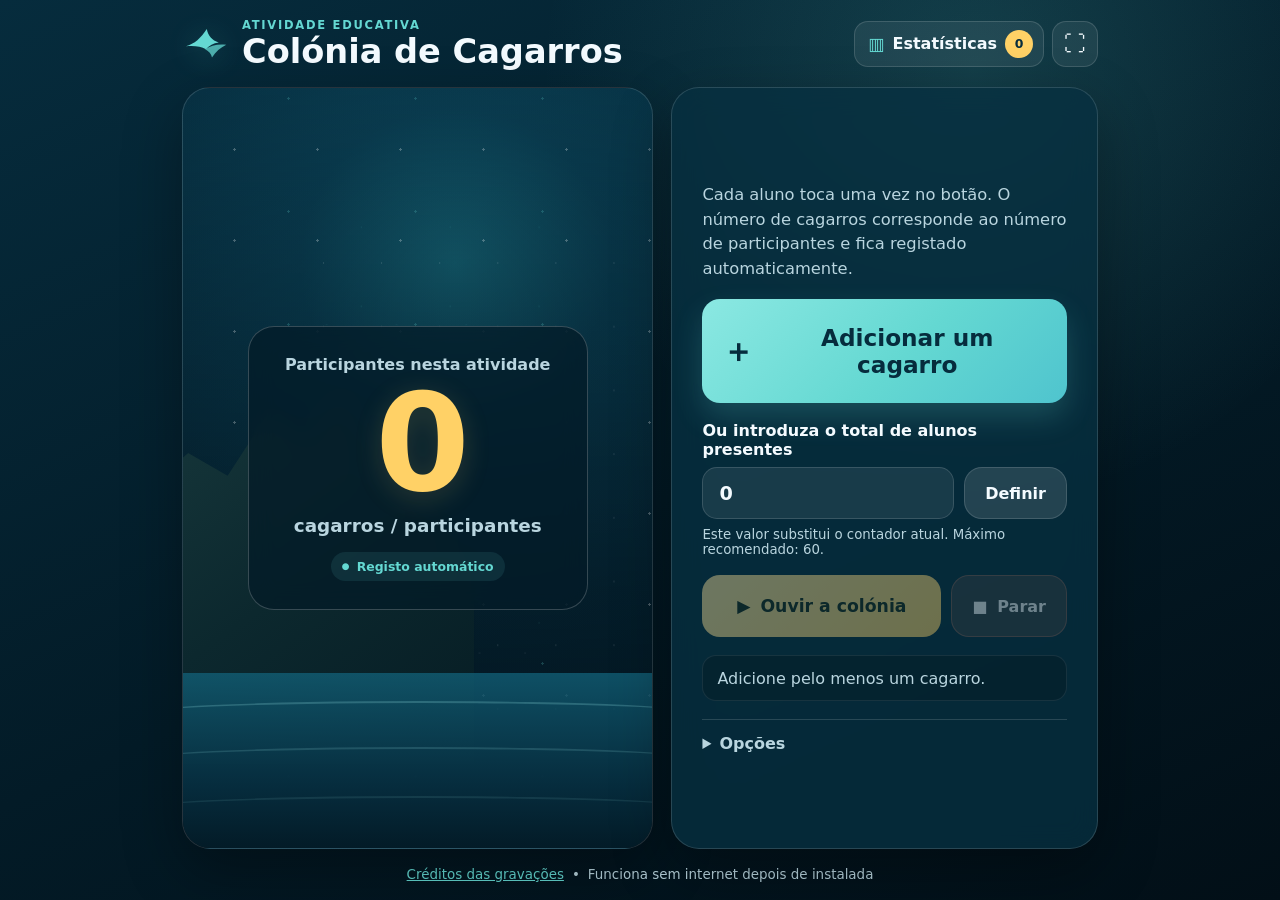
==== index.html @ 4dcba63c "Add files via upload" ====
<!doctype html>
<html lang="pt-PT">
<head>
  <meta charset="utf-8">
  <meta name="viewport" content="width=device-width, initial-scale=1, viewport-fit=cover">
  <meta name="theme-color" content="#062c3d">
  <meta name="description" content="Simulador educativo de uma colónia de cagarros para atividades com alunos.">
  <title>Colónia de Cagarros</title>
  <link rel="manifest" href="manifest.webmanifest">
  <link rel="icon" href="assets/icons/icon-192.png" sizes="192x192">
  <link rel="apple-touch-icon" href="assets/icons/icon-192.png">
  <link rel="stylesheet" href="styles.css">
</head>
<body>
  <div class="app-shell">
    <header class="topbar">
      <div class="brand">
        <svg class="brand-mark" viewBox="0 0 64 64" aria-hidden="true">
          <path d="M5 35c12-3 20-11 28-23 2 9 7 15 16 18-7 1-13 4-17 9-7-4-16-5-27-4Z" fill="currentColor"/>
          <path d="M31 39c7-5 16-7 28-6-8 4-14 9-19 17-1-5-4-8-9-11Z" fill="currentColor" opacity=".75"/>
        </svg>
        <div>
          <p class="eyebrow">Atividade educativa</p>
          <h1>Colónia de Cagarros</h1>
        </div>
      </div>
      <div class="header-actions">
        <button id="statsButton" class="stats-button" type="button" aria-label="Abrir estatísticas">
          <span aria-hidden="true">▥</span>
          <span class="stats-label">Estatísticas</span>
          <output id="statsTotalBadge" class="stats-badge" aria-label="Total acumulado de participantes">0</output>
        </button>
        <button id="installButton" class="icon-button hidden" type="button" aria-label="Instalar aplicação" title="Instalar aplicação">
          <span aria-hidden="true">↓</span>
        </button>
        <button id="fullscreenButton" class="icon-button" type="button" aria-label="Ecrã inteiro" title="Ecrã inteiro">
          <span aria-hidden="true">⛶</span>
        </button>
      </div>
    </header>

    <main>
      <section class="colony-stage" aria-labelledby="counterLabel">
        <div class="stars" aria-hidden="true"></div>
        <div id="birdLayer" class="bird-layer" aria-hidden="true"></div>
        <div class="cliff" aria-hidden="true"></div>
        <div class="sea" aria-hidden="true">
          <span></span><span></span><span></span>
        </div>

        <div class="counter-card">
          <p id="counterLabel">Participantes nesta atividade</p>
          <output id="countOutput" class="count" aria-live="polite">0</output>
          <p id="countWord" class="count-word">cagarros / participantes</p>
          <p class="auto-save-note"><span aria-hidden="true">●</span> Registo automático</p>
        </div>
      </section>

      <section class="interaction-card" aria-label="Controlos da atividade">
        <p class="instruction">Cada aluno toca uma vez no botão. O número de cagarros corresponde ao número de participantes e fica registado automaticamente.</p>

        <button id="addBirdButton" class="add-button" type="button">
          <span class="add-icon" aria-hidden="true">＋</span>
          <span>Adicionar um cagarro</span>
        </button>

        <div class="manual-control">
          <label for="manualCount">Ou introduza o total de alunos presentes</label>
          <div class="manual-row">
            <input id="manualCount" type="number" inputmode="numeric" min="0" max="60" value="0" aria-describedby="manualHelp">
            <button id="setCountButton" class="secondary-button" type="button">Definir</button>
          </div>
          <small id="manualHelp">Este valor substitui o contador atual. Máximo recomendado: 60.</small>
        </div>

        <div class="play-controls">
          <button id="playButton" class="play-button" type="button">
            <span aria-hidden="true">▶</span>
            <span>Ouvir a colónia</span>
          </button>
          <button id="stopButton" class="stop-button" type="button" disabled>
            <span aria-hidden="true">■</span>
            <span>Parar</span>
          </button>
        </div>

        <div id="status" class="status" role="status" aria-live="polite">Adicione pelo menos um cagarro.</div>

        <details class="settings">
          <summary>Opções</summary>
          <div class="setting-row">
            <label for="volumeControl">Volume</label>
            <input id="volumeControl" type="range" min="0" max="100" value="78">
            <output id="volumeOutput" for="volumeControl">78%</output>
          </div>
          <button id="resetButton" class="new-activity-button" type="button">Nova atividade e reiniciar contador</button>
          <small class="settings-note">A atividade atual já fica guardada nas estatísticas.</small>
        </details>
      </section>
    </main>

    <footer>
      <button id="creditsButton" class="footer-link" type="button">Créditos das gravações</button>
      <span>•</span>
      <span>Funciona sem internet depois de instalada</span>
    </footer>
  </div>

  <dialog id="statsDialog" class="app-dialog stats-dialog">
    <div class="dialog-content stats-content">
      <button id="closeStatsButton" class="dialog-close" type="button" aria-label="Fechar">×</button>
      <p class="eyebrow">Registo automático</p>
      <h2>Estatísticas das atividades</h2>
      <p class="dialog-intro">Cada atividade é atualizada à medida que o botão é acionado ou o total é definido manualmente.</p>

      <div class="stats-filters" aria-label="Filtros das estatísticas">
        <label for="statsMonth">
          <span>Mês</span>
          <select id="statsMonth">
            <option value="">Todos os meses</option>
            <option value="1">Janeiro</option>
            <option value="2">Fevereiro</option>
            <option value="3">Março</option>
            <option value="4">Abril</option>
            <option value="5">Maio</option>
            <option value="6">Junho</option>
            <option value="7">Julho</option>
            <option value="8">Agosto</option>
            <option value="9">Setembro</option>
            <option value="10">Outubro</option>
            <option value="11">Novembro</option>
            <option value="12">Dezembro</option>
          </select>
        </label>
        <label for="statsYear">
          <span>Ano</span>
          <select id="statsYear">
            <option value="">Todos os anos</option>
          </select>
        </label>
      </div>

      <div class="stats-summary">
        <article class="stat-card stat-card-primary">
          <span>Participantes</span>
          <output id="filteredParticipants">0</output>
        </article>
        <article class="stat-card">
          <span>Atividades</span>
          <output id="filteredActivities">0</output>
        </article>
        <article class="stat-card">
          <span>Média por atividade</span>
          <output id="filteredAverage">0</output>
        </article>
      </div>

      <div class="activity-history-header">
        <h3>Histórico</h3>
        <span id="activeSessionLegend" class="active-legend hidden"><i></i> Em curso</span>
      </div>
      <div id="statsEmpty" class="stats-empty">Ainda não existem atividades neste período.</div>
      <ol id="activityList" class="activity-list" aria-label="Lista de atividades"></ol>
      <p class="storage-note">Os dados ficam guardados apenas neste tablet e continuam disponíveis sem internet.</p>
    </div>
  </dialog>

  <dialog id="creditsDialog" class="app-dialog">
    <div class="dialog-content">
      <button id="closeCreditsButton" class="dialog-close" type="button" aria-label="Fechar">×</button>
      <h2>Créditos das gravações</h2>
      <p>Vocalizações de <em>Calonectris borealis</em> disponibilizadas através do Xeno-canto.</p>
      <ul>
        <li>XC1007862, Pere Josa</li>
        <li>XC1007989 e XC1007990, Lionel Triboulin</li>
        <li>XC1015526 e XC1015528, Rubén Barone</li>
      </ul>
      <p class="dialog-note">Antes de uma divulgação pública, confirme na página de cada gravação a licença aplicável e mantenha a atribuição indicada.</p>
      <a href="CREDITS.md" target="_blank" rel="noopener">Ver informação completa</a>
    </div>
  </dialog>

  <script src="app.js" defer></script>
</body>
</html>
---- styles.css ----
:root {
  color-scheme: dark;
  --ink: #f4fbff;
  --muted: #b9d5df;
  --ocean-950: #031b27;
  --ocean-900: #062c3d;
  --ocean-800: #0a4054;
  --ocean-700: #12627a;
  --aqua: #64d8d2;
  --sun: #ffd166;
  --coral: #ff8f70;
  --glass: rgba(7, 48, 64, .78);
  --line: rgba(255, 255, 255, .14);
  --shadow: 0 22px 60px rgba(0, 0, 0, .32);
}

* { box-sizing: border-box; }

html {
  min-height: 100%;
  background: var(--ocean-950);
}

body {
  margin: 0;
  min-height: 100vh;
  min-height: 100dvh;
  color: var(--ink);
  font-family: Inter, ui-rounded, "Segoe UI", system-ui, -apple-system, BlinkMacSystemFont, sans-serif;
  background:
    radial-gradient(circle at 76% 8%, rgba(100, 216, 210, .16), transparent 27rem),
    linear-gradient(155deg, #062c3d 0%, #031b27 54%, #020f17 100%);
  overflow-x: hidden;
  -webkit-tap-highlight-color: transparent;
}

button, input { font: inherit; }
button { touch-action: manipulation; }

.app-shell {
  width: min(100%, 980px);
  min-height: 100vh;
  min-height: 100dvh;
  margin: 0 auto;
  padding: max(18px, env(safe-area-inset-top)) clamp(16px, 3vw, 32px) max(18px, env(safe-area-inset-bottom));
  display: flex;
  flex-direction: column;
  gap: 18px;
}

.topbar {
  display: flex;
  justify-content: space-between;
  align-items: center;
  gap: 16px;
}

.brand { display: flex; align-items: center; gap: 12px; }
.brand-mark { width: 48px; height: 48px; color: var(--aqua); filter: drop-shadow(0 4px 14px rgba(100, 216, 210, .24)); }
.eyebrow { margin: 0 0 2px; color: var(--aqua); text-transform: uppercase; letter-spacing: .15em; font-size: .72rem; font-weight: 800; }
h1 { margin: 0; font-size: clamp(1.45rem, 4vw, 2.1rem); line-height: 1.05; }

.header-actions { display: flex; align-items: center; gap: 8px; }
.icon-button {
  width: 46px;
  height: 46px;
  border: 1px solid var(--line);
  border-radius: 14px;
  color: var(--ink);
  background: rgba(255, 255, 255, .07);
  font-size: 1.35rem;
  cursor: pointer;
}
.icon-button:active { transform: scale(.96); }
.hidden { display: none !important; }

main {
  display: grid;
  grid-template-columns: minmax(0, 1.05fr) minmax(320px, .95fr);
  gap: 18px;
  flex: 1;
  align-items: stretch;
}

.colony-stage,
.interaction-card {
  border: 1px solid var(--line);
  border-radius: 28px;
  box-shadow: var(--shadow);
  overflow: hidden;
}

.colony-stage {
  position: relative;
  min-height: 520px;
  display: grid;
  place-items: center;
  isolation: isolate;
  background:
    linear-gradient(to bottom, rgba(6, 38, 55, .2), rgba(2, 16, 25, .82)),
    radial-gradient(circle at 58% 23%, #176a7b 0, #0a4054 24%, #062c3d 62%, #031b27 100%);
}

.stars,
.stars::before,
.stars::after {
  position: absolute;
  inset: 0;
  content: "";
  background-image:
    radial-gradient(circle, rgba(255,255,255,.8) 0 1px, transparent 1.4px),
    radial-gradient(circle, rgba(100,216,210,.65) 0 1px, transparent 1.4px);
  background-size: 83px 91px, 127px 113px;
  background-position: 10px 16px, 42px 67px;
  opacity: .32;
  z-index: -4;
}
.stars::before { transform: translate(34px, 18px) scale(.7); opacity: .45; }
.stars::after { transform: translate(-20px, 60px) scale(.55); opacity: .3; }

.cliff {
  position: absolute;
  left: -8%;
  bottom: 11%;
  width: 70%;
  height: 50%;
  background: linear-gradient(145deg, #17383c 0%, #0c282e 50%, #061c23 100%);
  clip-path: polygon(0 28%, 13% 18%, 25% 24%, 37% 8%, 49% 16%, 60% 3%, 72% 31%, 83% 29%, 100% 48%, 100% 100%, 0 100%);
  z-index: -2;
  filter: drop-shadow(22px 12px 24px rgba(0,0,0,.28));
}

.sea {
  position: absolute;
  left: 0;
  right: 0;
  bottom: 0;
  height: 23%;
  background: linear-gradient(to bottom, rgba(18, 98, 122, .75), #062c3d 65%, #031b27);
  z-index: -1;
}
.sea span {
  position: absolute;
  left: -12%;
  width: 125%;
  height: 28px;
  border-top: 2px solid rgba(160, 238, 235, .22);
  border-radius: 50%;
  animation: drift 7s ease-in-out infinite alternate;
}
.sea span:nth-child(1) { top: 16%; }
.sea span:nth-child(2) { top: 42%; animation-delay: -2s; opacity: .7; }
.sea span:nth-child(3) { top: 70%; animation-delay: -4s; opacity: .45; }
@keyframes drift { to { transform: translateX(7%); } }

.counter-card {
  position: relative;
  z-index: 2;
  width: min(78%, 340px);
  padding: 28px 22px;
  text-align: center;
  border: 1px solid rgba(255,255,255,.2);
  border-radius: 26px;
  background: rgba(3, 27, 39, .72);
  backdrop-filter: blur(12px);
}
.counter-card p { margin: 0; color: var(--muted); font-weight: 650; }
.count {
  display: block;
  margin: 8px 0 0;
  font-size: clamp(5rem, 16vw, 8.5rem);
  line-height: .9;
  font-weight: 900;
  letter-spacing: -.07em;
  color: var(--sun);
  text-shadow: 0 6px 28px rgba(255, 209, 102, .17);
}
.count-word { margin-top: 10px !important; font-size: 1.15rem; }
.count.bump { animation: bump .26s ease; }
@keyframes bump { 50% { transform: scale(1.09) rotate(-1deg); } }

.bird-layer { position: absolute; inset: 0; pointer-events: none; z-index: 1; overflow: hidden; }
.flying-bird {
  position: absolute;
  width: 34px;
  height: 16px;
  color: rgba(244,251,255,.9);
  animation: fly 1.45s ease-out forwards;
  filter: drop-shadow(0 3px 8px rgba(0,0,0,.25));
}
.flying-bird::before,
.flying-bird::after {
  content: "";
  position: absolute;
  top: 6px;
  width: 18px;
  height: 7px;
  border-top: 3px solid currentColor;
  border-radius: 50%;
}
.flying-bird::before { left: 0; transform: rotate(12deg); }
.flying-bird::after { right: 0; transform: rotate(-12deg); }
@keyframes fly {
  0% { transform: translate(-20px, 35px) scale(.65); opacity: 0; }
  20% { opacity: 1; }
  100% { transform: translate(160px, -80px) scale(1.15); opacity: 0; }
}

.interaction-card {
  padding: clamp(20px, 4vw, 30px);
  background: var(--glass);
  backdrop-filter: blur(14px);
  display: flex;
  flex-direction: column;
  justify-content: center;
  gap: 18px;
}

.instruction { margin: 0; color: var(--muted); line-height: 1.5; font-size: 1.02rem; }

.add-button,
.play-button,
.stop-button,
.secondary-button {
  border: 0;
  border-radius: 18px;
  font-weight: 850;
  cursor: pointer;
  transition: transform .12s ease, filter .12s ease, opacity .12s ease;
}
.add-button:active,
.play-button:active,
.stop-button:active,
.secondary-button:active { transform: scale(.975); }
button:disabled { cursor: not-allowed; opacity: .42; }

.add-button {
  min-height: 104px;
  padding: 20px;
  display: flex;
  align-items: center;
  justify-content: center;
  gap: 13px;
  color: #062c3d;
  background: linear-gradient(135deg, #8be8e2, #64d8d2 55%, #4fc4ce);
  box-shadow: 0 14px 30px rgba(100,216,210,.2);
  font-size: clamp(1.15rem, 3vw, 1.45rem);
}
.add-icon { font-size: 2rem; line-height: 1; }
.add-button.flash { animation: buttonFlash .32s ease; }
@keyframes buttonFlash { 50% { filter: brightness(1.18); transform: scale(.985); } }

.manual-control { display: grid; gap: 8px; }
.manual-control label { font-weight: 750; }
.manual-row { display: grid; grid-template-columns: 1fr auto; gap: 10px; }
.manual-row input {
  min-width: 0;
  height: 52px;
  padding: 0 16px;
  color: var(--ink);
  background: rgba(255,255,255,.08);
  border: 1px solid var(--line);
  border-radius: 15px;
  font-size: 1.2rem;
  font-weight: 800;
}
.manual-control small { color: var(--muted); }
.secondary-button { padding: 0 20px; color: var(--ink); background: rgba(255,255,255,.12); border: 1px solid var(--line); }

.play-controls { display: grid; grid-template-columns: 1fr auto; gap: 10px; }
.play-button,
.stop-button { min-height: 62px; padding: 14px 20px; display: flex; align-items: center; justify-content: center; gap: 10px; }
.play-button { color: #182617; background: linear-gradient(135deg, #ffe29a, #ffd166); font-size: 1.08rem; }
.stop-button { color: #fff; background: rgba(255,143,112,.18); border: 1px solid rgba(255,143,112,.34); }

.status {
  min-height: 46px;
  padding: 12px 14px;
  display: flex;
  align-items: center;
  border-radius: 14px;
  color: var(--muted);
  background: rgba(0,0,0,.16);
  border: 1px solid rgba(255,255,255,.08);
}
.status.active { color: #071f26; background: var(--aqua); font-weight: 850; }
.status.error { color: #fff; background: rgba(183, 53, 49, .72); }

.settings { border-top: 1px solid var(--line); padding-top: 14px; }
.settings summary { cursor: pointer; color: var(--muted); font-weight: 750; }
.setting-row { margin-top: 15px; display: grid; grid-template-columns: auto 1fr 48px; align-items: center; gap: 10px; }
.setting-row input { width: 100%; accent-color: var(--aqua); }
.setting-row output { text-align: right; color: var(--muted); }
.text-button { margin-top: 16px; padding: 0; border: 0; color: var(--coral); background: transparent; font-weight: 750; cursor: pointer; }

footer { display: flex; justify-content: center; flex-wrap: wrap; align-items: center; gap: 8px; color: var(--muted); font-size: .84rem; text-align: center; }
.footer-link { padding: 0; color: var(--aqua); border: 0; background: transparent; text-decoration: underline; cursor: pointer; }

.app-dialog {
  width: min(calc(100% - 32px), 560px);
  max-height: min(88vh, 820px);
  padding: 0;
  border: 1px solid var(--line);
  border-radius: 24px;
  color: var(--ink);
  background: #073244;
  box-shadow: var(--shadow);
  overflow: auto;
}
.app-dialog::backdrop { background: rgba(0, 10, 16, .74); backdrop-filter: blur(5px); }
.dialog-content { position: relative; padding: 28px; }
.dialog-content h2 { margin: 0 42px 12px 0; }
.dialog-content p, .dialog-content li { color: var(--muted); line-height: 1.55; }
.dialog-content a { color: var(--aqua); }
.dialog-close { position: absolute; top: 16px; right: 16px; width: 38px; height: 38px; border: 1px solid var(--line); border-radius: 12px; color: var(--ink); background: rgba(255,255,255,.08); font-size: 1.5rem; cursor: pointer; }
.dialog-note { font-size: .9rem; }

:focus-visible { outline: 3px solid var(--sun); outline-offset: 3px; }

@media (max-width: 900px) {
  main { grid-template-columns: 1fr; }
  .colony-stage { min-height: 330px; }
  .counter-card { padding: 20px; }
  .count { font-size: clamp(4.8rem, 24vw, 7rem); }
  .interaction-card { padding: 20px; }
  .add-button { min-height: 90px; }
}

@media (max-width: 420px) {
  .brand-mark { width: 40px; height: 40px; }
  h1 { font-size: 1.35rem; }
  .eyebrow { font-size: .65rem; }
  .icon-button { width: 42px; height: 42px; }
  .play-controls { grid-template-columns: 1fr; }
  .stop-button { min-height: 50px; }
}

@media (prefers-reduced-motion: reduce) {
  *, *::before, *::after { animation-duration: .001ms !important; animation-iteration-count: 1 !important; scroll-behavior: auto !important; }
}

.stats-button {
  min-height: 46px;
  padding: 0 10px 0 13px;
  display: inline-flex;
  align-items: center;
  gap: 8px;
  border: 1px solid var(--line);
  border-radius: 14px;
  color: var(--ink);
  background: rgba(255, 255, 255, .07);
  font-weight: 800;
  cursor: pointer;
}
.stats-button:active { transform: scale(.97); }
.stats-button > span:first-child { color: var(--aqua); font-size: 1.1rem; }
.stats-badge {
  min-width: 28px;
  height: 28px;
  padding: 0 7px;
  display: inline-grid;
  place-items: center;
  border-radius: 999px;
  color: #062c3d;
  background: var(--sun);
  font-size: .78rem;
  font-weight: 900;
}

.auto-save-note {
  width: max-content;
  max-width: 100%;
  margin: 16px auto 0 !important;
  padding: 7px 11px;
  display: flex;
  align-items: center;
  gap: 7px;
  border-radius: 999px;
  color: var(--aqua) !important;
  background: rgba(100, 216, 210, .1);
  font-size: .78rem;
  font-weight: 850 !important;
}
.auto-save-note span { font-size: .56rem; }

.new-activity-button {
  width: 100%;
  min-height: 50px;
  margin-top: 16px;
  padding: 11px 15px;
  border: 1px solid rgba(255, 143, 112, .38);
  border-radius: 15px;
  color: #fff;
  background: rgba(255, 143, 112, .14);
  font-weight: 800;
  cursor: pointer;
}
.new-activity-button:active { transform: scale(.98); }
.settings-note { display: block; margin-top: 8px; color: var(--muted); }

.stats-dialog { width: min(calc(100% - 28px), 780px); }
.stats-content { padding: clamp(22px, 4vw, 34px); }
.stats-content h2 { margin: 2px 48px 8px 0; font-size: clamp(1.55rem, 4vw, 2.15rem); }
.dialog-intro { margin: 0 44px 22px 0; color: var(--muted); line-height: 1.5; }

.stats-filters {
  display: grid;
  grid-template-columns: 1fr 1fr;
  gap: 12px;
  margin-bottom: 16px;
}
.stats-filters label { display: grid; gap: 7px; color: var(--muted); font-size: .83rem; font-weight: 800; }
.stats-filters select {
  width: 100%;
  min-height: 48px;
  padding: 0 42px 0 14px;
  border: 1px solid var(--line);
  border-radius: 14px;
  color: var(--ink);
  background: #0b4356;
  font-weight: 750;
}

.stats-summary {
  display: grid;
  grid-template-columns: 1.2fr 1fr 1fr;
  gap: 10px;
  margin-bottom: 24px;
}
.stat-card {
  min-width: 0;
  padding: 15px;
  display: grid;
  gap: 6px;
  border: 1px solid var(--line);
  border-radius: 17px;
  background: rgba(255, 255, 255, .055);
}
.stat-card-primary { background: rgba(100, 216, 210, .13); border-color: rgba(100, 216, 210, .25); }
.stat-card span { color: var(--muted); font-size: .78rem; font-weight: 750; }
.stat-card output { color: var(--ink); font-size: clamp(1.8rem, 5vw, 2.55rem); line-height: 1; font-weight: 900; }
.stat-card-primary output { color: var(--sun); }

.activity-history-header { display: flex; justify-content: space-between; align-items: center; gap: 12px; margin-bottom: 10px; }
.activity-history-header h3 { margin: 0; font-size: 1rem; }
.active-legend { display: inline-flex; align-items: center; gap: 6px; color: var(--aqua); font-size: .78rem; font-weight: 800; }
.active-legend i { width: 8px; height: 8px; border-radius: 50%; background: var(--aqua); box-shadow: 0 0 0 4px rgba(100,216,210,.11); }
.stats-empty { padding: 22px 14px; border: 1px dashed var(--line); border-radius: 15px; color: var(--muted); text-align: center; }
.activity-list { margin: 0; padding: 0; display: grid; gap: 9px; list-style: none; }
.activity-item {
  padding: 13px 14px;
  display: flex;
  justify-content: space-between;
  align-items: center;
  gap: 14px;
  border: 1px solid rgba(255,255,255,.09);
  border-radius: 15px;
  background: rgba(0,0,0,.13);
}
.activity-item.is-active { border-color: rgba(100,216,210,.35); background: rgba(100,216,210,.08); }
.activity-date { min-width: 0; display: grid; gap: 4px; }
.activity-date strong { font-size: .92rem; }
.activity-date span { color: var(--aqua); font-size: .74rem; font-weight: 800; }
.activity-participants { flex: 0 0 auto; color: var(--sun); font-weight: 900; }
.storage-note { margin: 18px 0 0; color: var(--muted); font-size: .78rem; line-height: 1.45; text-align: center; }

@media (max-width: 650px) {
  .stats-label { display: none; }
  .stats-summary { grid-template-columns: 1fr 1fr; }
  .stat-card-primary { grid-column: 1 / -1; }
}

@media (max-width: 430px) {
  .stats-filters { grid-template-columns: 1fr; }
  .activity-item { align-items: flex-start; flex-direction: column; gap: 8px; }
}
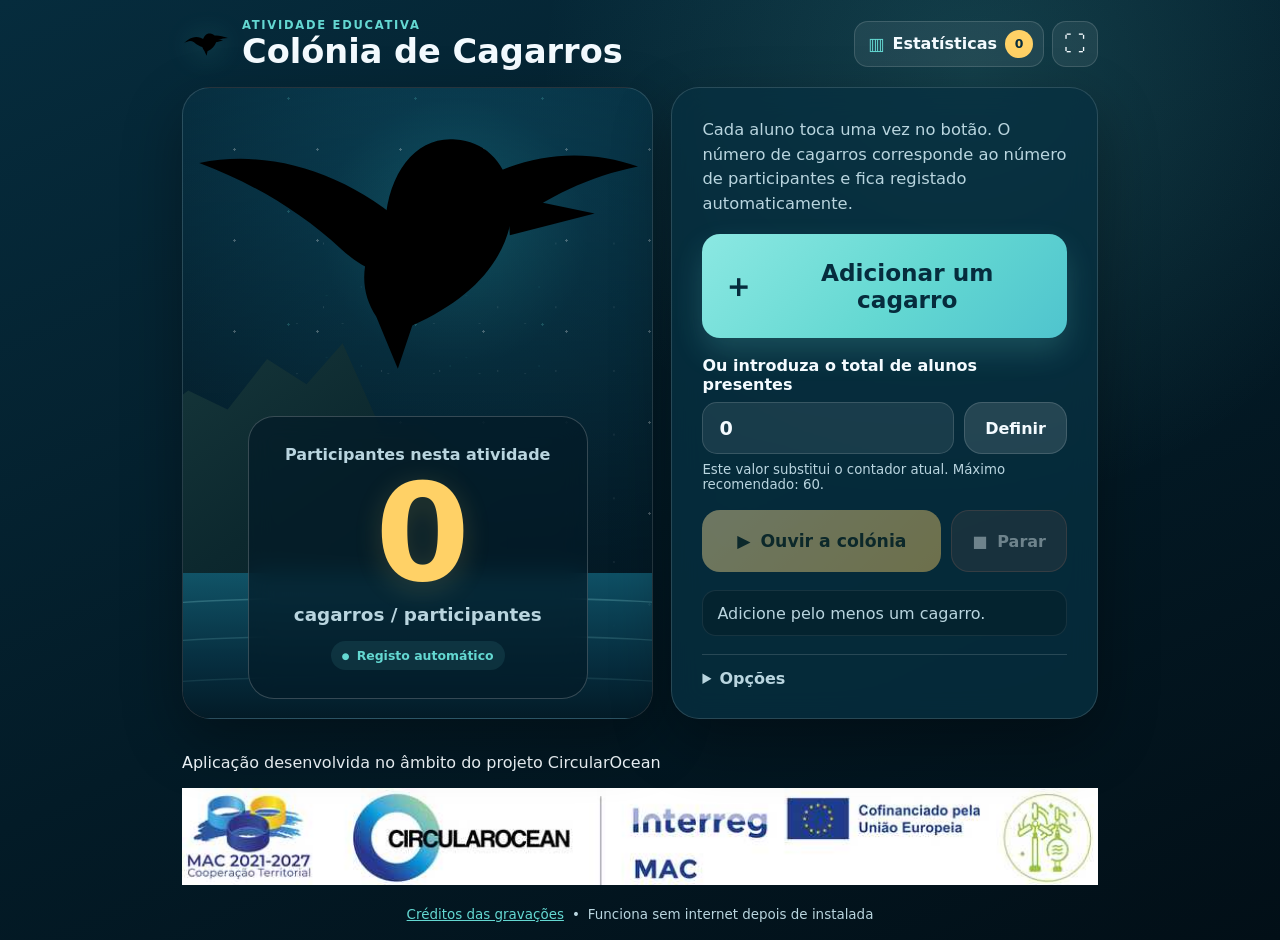
==== commit 10abe54d: "Atualizar interface com logótipos e cagarro estilizado" ====
--- a/index.html
+++ b/index.html
@@ -15,9 +15,11 @@
   <div class="app-shell">
     <header class="topbar">
       <div class="brand">
-        <svg class="brand-mark" viewBox="0 0 64 64" aria-hidden="true">
-          <path d="M5 35c12-3 20-11 28-23 2 9 7 15 16 18-7 1-13 4-17 9-7-4-16-5-27-4Z" fill="currentColor"/>
-          <path d="M31 39c7-5 16-7 28-6-8 4-14 9-19 17-1-5-4-8-9-11Z" fill="currentColor" opacity=".75"/>
+        <svg class="brand-mark" viewBox="0 0 160 96" aria-hidden="true">
+          <path class="brand-wing" d="M7 45C29 22 53 18 76 35c17-18 43-20 77-7-23 1-43 8-59 23-7 7-15 10-24 8-11-3-21-9-30-17C28 34 17 39 7 45Z"/>
+          <path class="brand-body" d="M69 37c4-18 15-27 29-23 9 2 15 9 16 18l18 3-18 6c-4 13-14 23-29 31l-3 15-8-17c-7-9-9-20-5-33Z"/>
+          <circle class="brand-eye" cx="100" cy="27" r="2.8"/>
+          <path class="brand-beak" d="m113 31 24 5-24 6Z"/>
         </svg>
         <div>
           <p class="eyebrow">Atividade educativa</p>
@@ -43,6 +45,14 @@
       <section class="colony-stage" aria-labelledby="counterLabel">
         <div class="stars" aria-hidden="true"></div>
         <div id="birdLayer" class="bird-layer" aria-hidden="true"></div>
+        <svg class="hero-cagarro" viewBox="0 0 260 150" aria-hidden="true">
+          <path class="hero-wing hero-wing-left" d="M126 68C91 36 48 23 9 31c29 11 55 26 79 48 13 12 27 17 42 15Z"/>
+          <path class="hero-wing hero-wing-right" d="M128 68c37-37 81-50 124-35-35 7-64 24-91 49-12 11-24 15-37 12Z"/>
+          <path class="hero-body" d="M112 64c2-29 18-48 39-46 17 1 29 14 31 33l28 7-29 8c-6 24-25 42-54 55l-8 24-12-29c-10-15-9-34 5-52Z"/>
+          <circle class="hero-eye" cx="164" cy="42" r="4"/>
+          <path class="hero-beak" d="m180 49 48 10-47 12Z"/>
+          <path class="hero-belly" d="M122 75c13 10 28 13 46 8-7 17-20 28-39 36Z"/>
+        </svg>
         <div class="cliff" aria-hidden="true"></div>
         <div class="sea" aria-hidden="true">
           <span></span><span></span><span></span>
@@ -98,6 +108,13 @@
         </details>
       </section>
     </main>
+
+    <section class="project-branding" aria-label="Entidades e programas associados ao projeto">
+      <p>Aplicação desenvolvida no âmbito do projeto CircularOcean</p>
+      <div class="project-logo-panel">
+        <img src="assets/branding/barra-circular-ocean.svg" alt="Logótipos MAC 2021-2027, CircularOcean, Interreg MAC, União Europeia e entidades do projeto">
+      </div>
+    </section>
 
     <footer>
       <button id="creditsButton" class="footer-link" type="button">Créditos das gravações</button>
@@ -161,6 +178,10 @@
       </div>
       <div id="statsEmpty" class="stats-empty">Ainda não existem atividades neste período.</div>
       <ol id="activityList" class="activity-list" aria-label="Lista de atividades"></ol>
+      <div class="data-actions">
+        <button id="clearDataButton" class="danger-button" type="button">Limpar dados deste dispositivo</button>
+        <small>Apaga definitivamente o histórico, o total acumulado e a atividade em curso apenas neste equipamento.</small>
+      </div>
       <p class="storage-note">Os dados ficam guardados apenas neste tablet e continuam disponíveis sem internet.</p>
     </div>
   </dialog>
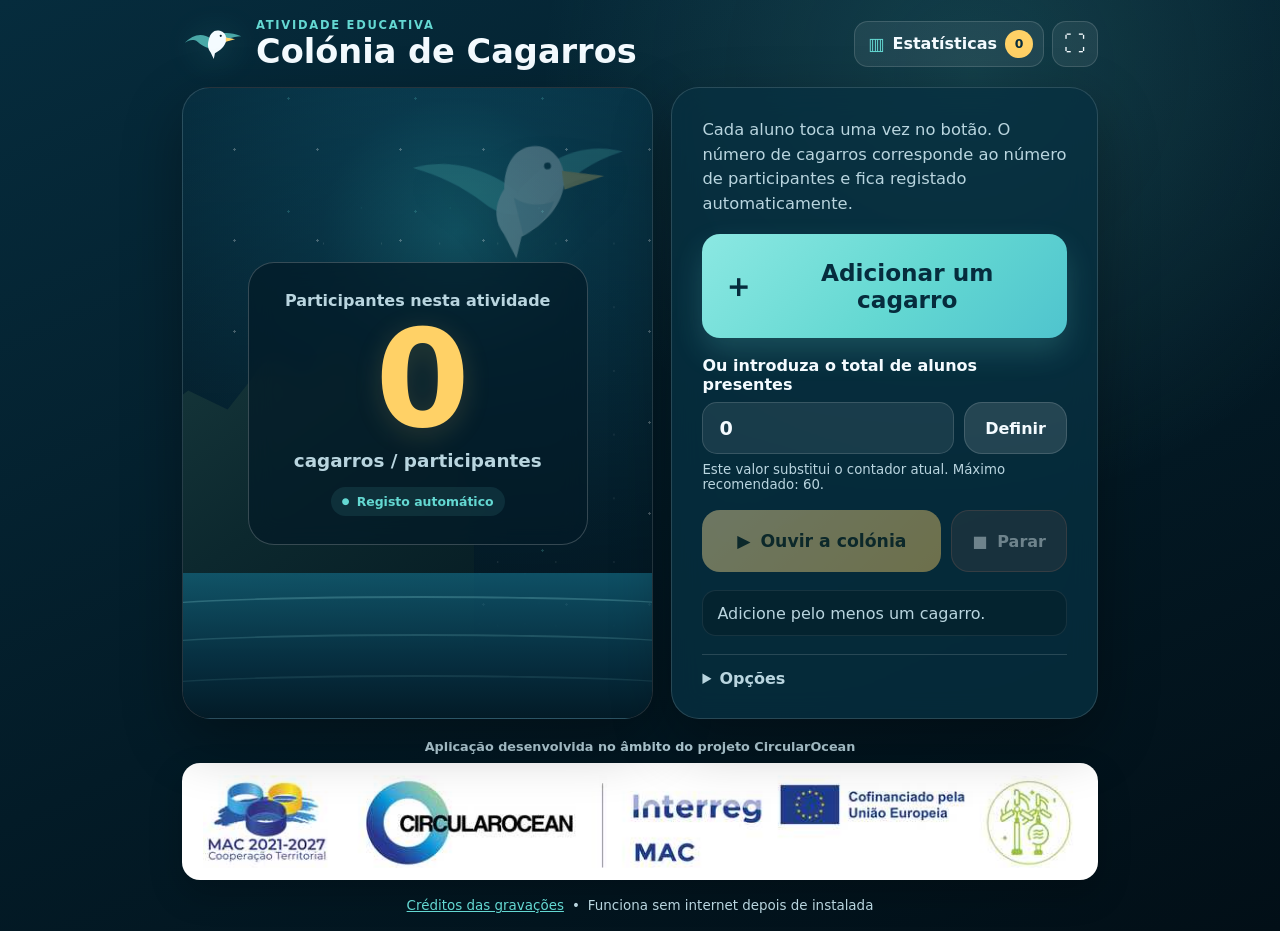
==== commit 74265ea1: "Ativar estilos e limpeza de dados" ====
--- a/index.html
+++ b/index.html
@@ -1,206 +1 @@
-<!doctype html>
-<html lang="pt-PT">
-<head>
-  <meta charset="utf-8">
-  <meta name="viewport" content="width=device-width, initial-scale=1, viewport-fit=cover">
-  <meta name="theme-color" content="#062c3d">
-  <meta name="description" content="Simulador educativo de uma colónia de cagarros para atividades com alunos.">
-  <title>Colónia de Cagarros</title>
-  <link rel="manifest" href="manifest.webmanifest">
-  <link rel="icon" href="assets/icons/icon-192.png" sizes="192x192">
-  <link rel="apple-touch-icon" href="assets/icons/icon-192.png">
-  <link rel="stylesheet" href="styles.css">
-</head>
-<body>
-  <div class="app-shell">
-    <header class="topbar">
-      <div class="brand">
-        <svg class="brand-mark" viewBox="0 0 160 96" aria-hidden="true">
-          <path class="brand-wing" d="M7 45C29 22 53 18 76 35c17-18 43-20 77-7-23 1-43 8-59 23-7 7-15 10-24 8-11-3-21-9-30-17C28 34 17 39 7 45Z"/>
-          <path class="brand-body" d="M69 37c4-18 15-27 29-23 9 2 15 9 16 18l18 3-18 6c-4 13-14 23-29 31l-3 15-8-17c-7-9-9-20-5-33Z"/>
-          <circle class="brand-eye" cx="100" cy="27" r="2.8"/>
-          <path class="brand-beak" d="m113 31 24 5-24 6Z"/>
-        </svg>
-        <div>
-          <p class="eyebrow">Atividade educativa</p>
-          <h1>Colónia de Cagarros</h1>
-        </div>
-      </div>
-      <div class="header-actions">
-        <button id="statsButton" class="stats-button" type="button" aria-label="Abrir estatísticas">
-          <span aria-hidden="true">▥</span>
-          <span class="stats-label">Estatísticas</span>
-          <output id="statsTotalBadge" class="stats-badge" aria-label="Total acumulado de participantes">0</output>
-        </button>
-        <button id="installButton" class="icon-button hidden" type="button" aria-label="Instalar aplicação" title="Instalar aplicação">
-          <span aria-hidden="true">↓</span>
-        </button>
-        <button id="fullscreenButton" class="icon-button" type="button" aria-label="Ecrã inteiro" title="Ecrã inteiro">
-          <span aria-hidden="true">⛶</span>
-        </button>
-      </div>
-    </header>
-
-    <main>
-      <section class="colony-stage" aria-labelledby="counterLabel">
-        <div class="stars" aria-hidden="true"></div>
-        <div id="birdLayer" class="bird-layer" aria-hidden="true"></div>
-        <svg class="hero-cagarro" viewBox="0 0 260 150" aria-hidden="true">
-          <path class="hero-wing hero-wing-left" d="M126 68C91 36 48 23 9 31c29 11 55 26 79 48 13 12 27 17 42 15Z"/>
-          <path class="hero-wing hero-wing-right" d="M128 68c37-37 81-50 124-35-35 7-64 24-91 49-12 11-24 15-37 12Z"/>
-          <path class="hero-body" d="M112 64c2-29 18-48 39-46 17 1 29 14 31 33l28 7-29 8c-6 24-25 42-54 55l-8 24-12-29c-10-15-9-34 5-52Z"/>
-          <circle class="hero-eye" cx="164" cy="42" r="4"/>
-          <path class="hero-beak" d="m180 49 48 10-47 12Z"/>
-          <path class="hero-belly" d="M122 75c13 10 28 13 46 8-7 17-20 28-39 36Z"/>
-        </svg>
-        <div class="cliff" aria-hidden="true"></div>
-        <div class="sea" aria-hidden="true">
-          <span></span><span></span><span></span>
-        </div>
-
-        <div class="counter-card">
-          <p id="counterLabel">Participantes nesta atividade</p>
-          <output id="countOutput" class="count" aria-live="polite">0</output>
-          <p id="countWord" class="count-word">cagarros / participantes</p>
-          <p class="auto-save-note"><span aria-hidden="true">●</span> Registo automático</p>
-        </div>
-      </section>
-
-      <section class="interaction-card" aria-label="Controlos da atividade">
-        <p class="instruction">Cada aluno toca uma vez no botão. O número de cagarros corresponde ao número de participantes e fica registado automaticamente.</p>
-
-        <button id="addBirdButton" class="add-button" type="button">
-          <span class="add-icon" aria-hidden="true">＋</span>
-          <span>Adicionar um cagarro</span>
-        </button>
-
-        <div class="manual-control">
-          <label for="manualCount">Ou introduza o total de alunos presentes</label>
-          <div class="manual-row">
-            <input id="manualCount" type="number" inputmode="numeric" min="0" max="60" value="0" aria-describedby="manualHelp">
-            <button id="setCountButton" class="secondary-button" type="button">Definir</button>
-          </div>
-          <small id="manualHelp">Este valor substitui o contador atual. Máximo recomendado: 60.</small>
-        </div>
-
-        <div class="play-controls">
-          <button id="playButton" class="play-button" type="button">
-            <span aria-hidden="true">▶</span>
-            <span>Ouvir a colónia</span>
-          </button>
-          <button id="stopButton" class="stop-button" type="button" disabled>
-            <span aria-hidden="true">■</span>
-            <span>Parar</span>
-          </button>
-        </div>
-
-        <div id="status" class="status" role="status" aria-live="polite">Adicione pelo menos um cagarro.</div>
-
-        <details class="settings">
-          <summary>Opções</summary>
-          <div class="setting-row">
-            <label for="volumeControl">Volume</label>
-            <input id="volumeControl" type="range" min="0" max="100" value="78">
-            <output id="volumeOutput" for="volumeControl">78%</output>
-          </div>
-          <button id="resetButton" class="new-activity-button" type="button">Nova atividade e reiniciar contador</button>
-          <small class="settings-note">A atividade atual já fica guardada nas estatísticas.</small>
-        </details>
-      </section>
-    </main>
-
-    <section class="project-branding" aria-label="Entidades e programas associados ao projeto">
-      <p>Aplicação desenvolvida no âmbito do projeto CircularOcean</p>
-      <div class="project-logo-panel">
-        <img src="assets/branding/barra-circular-ocean.svg" alt="Logótipos MAC 2021-2027, CircularOcean, Interreg MAC, União Europeia e entidades do projeto">
-      </div>
-    </section>
-
-    <footer>
-      <button id="creditsButton" class="footer-link" type="button">Créditos das gravações</button>
-      <span>•</span>
-      <span>Funciona sem internet depois de instalada</span>
-    </footer>
-  </div>
-
-  <dialog id="statsDialog" class="app-dialog stats-dialog">
-    <div class="dialog-content stats-content">
-      <button id="closeStatsButton" class="dialog-close" type="button" aria-label="Fechar">×</button>
-      <p class="eyebrow">Registo automático</p>
-      <h2>Estatísticas das atividades</h2>
-      <p class="dialog-intro">Cada atividade é atualizada à medida que o botão é acionado ou o total é definido manualmente.</p>
-
-      <div class="stats-filters" aria-label="Filtros das estatísticas">
-        <label for="statsMonth">
-          <span>Mês</span>
-          <select id="statsMonth">
-            <option value="">Todos os meses</option>
-            <option value="1">Janeiro</option>
-            <option value="2">Fevereiro</option>
-            <option value="3">Março</option>
-            <option value="4">Abril</option>
-            <option value="5">Maio</option>
-            <option value="6">Junho</option>
-            <option value="7">Julho</option>
-            <option value="8">Agosto</option>
-            <option value="9">Setembro</option>
-            <option value="10">Outubro</option>
-            <option value="11">Novembro</option>
-            <option value="12">Dezembro</option>
-          </select>
-        </label>
-        <label for="statsYear">
-          <span>Ano</span>
-          <select id="statsYear">
-            <option value="">Todos os anos</option>
-          </select>
-        </label>
-      </div>
-
-      <div class="stats-summary">
-        <article class="stat-card stat-card-primary">
-          <span>Participantes</span>
-          <output id="filteredParticipants">0</output>
-        </article>
-        <article class="stat-card">
-          <span>Atividades</span>
-          <output id="filteredActivities">0</output>
-        </article>
-        <article class="stat-card">
-          <span>Média por atividade</span>
-          <output id="filteredAverage">0</output>
-        </article>
-      </div>
-
-      <div class="activity-history-header">
-        <h3>Histórico</h3>
-        <span id="activeSessionLegend" class="active-legend hidden"><i></i> Em curso</span>
-      </div>
-      <div id="statsEmpty" class="stats-empty">Ainda não existem atividades neste período.</div>
-      <ol id="activityList" class="activity-list" aria-label="Lista de atividades"></ol>
-      <div class="data-actions">
-        <button id="clearDataButton" class="danger-button" type="button">Limpar dados deste dispositivo</button>
-        <small>Apaga definitivamente o histórico, o total acumulado e a atividade em curso apenas neste equipamento.</small>
-      </div>
-      <p class="storage-note">Os dados ficam guardados apenas neste tablet e continuam disponíveis sem internet.</p>
-    </div>
-  </dialog>
-
-  <dialog id="creditsDialog" class="app-dialog">
-    <div class="dialog-content">
-      <button id="closeCreditsButton" class="dialog-close" type="button" aria-label="Fechar">×</button>
-      <h2>Créditos das gravações</h2>
-      <p>Vocalizações de <em>Calonectris borealis</em> disponibilizadas através do Xeno-canto.</p>
-      <ul>
-        <li>XC1007862, Pere Josa</li>
-        <li>XC1007989 e XC1007990, Lionel Triboulin</li>
-        <li>XC1015526 e XC1015528, Rubén Barone</li>
-      </ul>
-      <p class="dialog-note">Antes de uma divulgação pública, confirme na página de cada gravação a licença aplicável e mantenha a atribuição indicada.</p>
-      <a href="CREDITS.md" target="_blank" rel="noopener">Ver informação completa</a>
-    </div>
-  </dialog>
-
-  <script src="app.js" defer></script>
-</body>
-</html>
+<!doctype html><html lang="pt-PT"><head><meta charset="utf-8"><meta name="viewport" content="width=device-width, initial-scale=1, viewport-fit=cover"><meta name="theme-color" content="#062c3d"><meta name="description" content="Simulador educativo de uma colónia de cagarros para atividades com alunos."><title>Colónia de Cagarros</title><link rel="manifest" href="manifest.webmanifest"><link rel="icon" href="assets/icons/icon-192.png" sizes="192x192"><link rel="apple-touch-icon" href="assets/icons/icon-192.png"><link rel="stylesheet" href="styles.css"><link rel="stylesheet" href="enhancements.css"></head><body><div class="app-shell"><header class="topbar"><div class="brand"><svg class="brand-mark" viewBox="0 0 160 96" aria-hidden="true"><path class="brand-wing" d="M7 45C29 22 53 18 76 35c17-18 43-20 77-7-23 1-43 8-59 23-7 7-15 10-24 8-11-3-21-9-30-17C28 34 17 39 7 45Z"/><path class="brand-body" d="M69 37c4-18 15-27 29-23 9 2 15 9 16 18l18 3-18 6c-4 13-14 23-29 31l-3 15-8-17c-7-9-9-20-5-33Z"/><circle class="brand-eye" cx="100" cy="27" r="2.8"/><path class="brand-beak" d="m113 31 24 5-24 6Z"/></svg><div><p class="eyebrow">Atividade educativa</p><h1>Colónia de Cagarros</h1></div></div><div class="header-actions"><button id="statsButton" class="stats-button" type="button" aria-label="Abrir estatísticas"><span aria-hidden="true">▥</span><span class="stats-label">Estatísticas</span><output id="statsTotalBadge" class="stats-badge" aria-label="Total acumulado de participantes">0</output></button><button id="installButton" class="icon-button hidden" type="button" aria-label="Instalar aplicação" title="Instalar aplicação"><span aria-hidden="true">↓</span></button><button id="fullscreenButton" class="icon-button" type="button" aria-label="Ecrã inteiro" title="Ecrã inteiro"><span aria-hidden="true">⛶</span></button></div></header><main><section class="colony-stage" aria-labelledby="counterLabel"><div class="stars" aria-hidden="true"></div><div id="birdLayer" class="bird-layer" aria-hidden="true"></div><svg class="hero-cagarro" viewBox="0 0 260 150" aria-hidden="true"><path class="hero-wing hero-wing-left" d="M126 68C91 36 48 23 9 31c29 11 55 26 79 48 13 12 27 17 42 15Z"/><path class="hero-wing hero-wing-right" d="M128 68c37-37 81-50 124-35-35 7-64 24-91 49-12 11-24 15-37 12Z"/><path class="hero-body" d="M112 64c2-29 18-48 39-46 17 1 29 14 31 33l28 7-29 8c-6 24-25 42-54 55l-8 24-12-29c-10-15-9-34 5-52Z"/><circle class="hero-eye" cx="164" cy="42" r="4"/><path class="hero-beak" d="m180 49 48 10-47 12Z"/><path class="hero-belly" d="M122 75c13 10 28 13 46 8-7 17-20 28-39 36Z"/></svg><div class="cliff" aria-hidden="true"></div><div class="sea" aria-hidden="true"><span></span><span></span><span></span></div><div class="counter-card"><p id="counterLabel">Participantes nesta atividade</p><output id="countOutput" class="count" aria-live="polite">0</output><p id="countWord" class="count-word">cagarros / participantes</p><p class="auto-save-note"><span aria-hidden="true">●</span> Registo automático</p></div></section><section class="interaction-card" aria-label="Controlos da atividade"><p class="instruction">Cada aluno toca uma vez no botão. O número de cagarros corresponde ao número de participantes e fica registado automaticamente.</p><button id="addBirdButton" class="add-button" type="button"><span class="add-icon" aria-hidden="true">＋</span><span>Adicionar um cagarro</span></button><div class="manual-control"><label for="manualCount">Ou introduza o total de alunos presentes</label><div class="manual-row"><input id="manualCount" type="number" inputmode="numeric" min="0" max="60" value="0" aria-describedby="manualHelp"><button id="setCountButton" class="secondary-button" type="button">Definir</button></div><small id="manualHelp">Este valor substitui o contador atual. Máximo recomendado: 60.</small></div><div class="play-controls"><button id="playButton" class="play-button" type="button"><span aria-hidden="true">▶</span><span>Ouvir a colónia</span></button><button id="stopButton" class="stop-button" type="button" disabled><span aria-hidden="true">■</span><span>Parar</span></button></div><div id="status" class="status" role="status" aria-live="polite">Adicione pelo menos um cagarro.</div><details class="settings"><summary>Opções</summary><div class="setting-row"><label for="volumeControl">Volume</label><input id="volumeControl" type="range" min="0" max="100" value="78"><output id="volumeOutput" for="volumeControl">78%</output></div><button id="resetButton" class="new-activity-button" type="button">Nova atividade e reiniciar contador</button><small class="settings-note">A atividade atual já fica guardada nas estatísticas.</small></details></section></main><section class="project-branding" aria-label="Entidades e programas associados ao projeto"><p>Aplicação desenvolvida no âmbito do projeto CircularOcean</p><div class="project-logo-panel"><img src="assets/branding/barra-circular-ocean.svg" alt="Logótipos MAC 2021-2027, CircularOcean, Interreg MAC, União Europeia e entidades do projeto"></div></section><footer><button id="creditsButton" class="footer-link" type="button">Créditos das gravações</button><span>•</span><span>Funciona sem internet depois de instalada</span></footer></div><dialog id="statsDialog" class="app-dialog stats-dialog"><div class="dialog-content stats-content"><button id="closeStatsButton" class="dialog-close" type="button" aria-label="Fechar">×</button><p class="eyebrow">Registo automático</p><h2>Estatísticas das atividades</h2><p class="dialog-intro">Cada atividade é atualizada à medida que o botão é acionado ou o total é definido manualmente.</p><div class="stats-filters" aria-label="Filtros das estatísticas"><label for="statsMonth"><span>Mês</span><select id="statsMonth"><option value="">Todos os meses</option><option value="1">Janeiro</option><option value="2">Fevereiro</option><option value="3">Março</option><option value="4">Abril</option><option value="5">Maio</option><option value="6">Junho</option><option value="7">Julho</option><option value="8">Agosto</option><option value="9">Setembro</option><option value="10">Outubro</option><option value="11">Novembro</option><option value="12">Dezembro</option></select></label><label for="statsYear"><span>Ano</span><select id="statsYear"><option value="">Todos os anos</option></select></label></div><div class="stats-summary"><article class="stat-card stat-card-primary"><span>Participantes</span><output id="filteredParticipants">0</output></article><article class="stat-card"><span>Atividades</span><output id="filteredActivities">0</output></article><article class="stat-card"><span>Média por atividade</span><output id="filteredAverage">0</output></article></div><div class="activity-history-header"><h3>Histórico</h3><span id="activeSessionLegend" class="active-legend hidden"><i></i> Em curso</span></div><div id="statsEmpty" class="stats-empty">Ainda não existem atividades neste período.</div><ol id="activityList" class="activity-list" aria-label="Lista de atividades"></ol><div class="data-actions"><button id="clearDataButton" class="danger-button" type="button">Limpar dados deste dispositivo</button><small>Apaga definitivamente o histórico, o total acumulado e a atividade em curso apenas neste equipamento.</small></div><p class="storage-note">Os dados ficam guardados apenas neste tablet e continuam disponíveis sem internet.</p></div></dialog><dialog id="creditsDialog" class="app-dialog"><div class="dialog-content"><button id="closeCreditsButton" class="dialog-close" type="button" aria-label="Fechar">×</button><h2>Créditos das gravações</h2><p>Vocalizações de <em>Calonectris borealis</em> disponibilizadas através do Xeno-canto.</p><ul><li>XC1007862, Pere Josa</li><li>XC1007989 e XC1007990, Lionel Triboulin</li><li>XC1015526 e XC1015528, Rubén Barone</li></ul><p class="dialog-note">Antes de uma divulgação pública, confirme na página de cada gravação a licença aplicável e mantenha a atribuição indicada.</p><a href="CREDITS.md" target="_blank" rel="noopener">Ver informação completa</a></div></dialog><script src="app.js" defer></script><script src="enhancements.js" defer></script></body></html>
--- a/enhancements.css
+++ b/enhancements.css
@@ -0,0 +1,89 @@
+.brand-mark {
+  width: 62px;
+  height: 48px;
+  color: initial;
+  filter: drop-shadow(0 5px 16px rgba(100, 216, 210, .22));
+}
+.brand-wing { fill: rgba(100, 216, 210, .72); }
+.brand-body { fill: #f4fbff; }
+.brand-eye { fill: #031b27; }
+.brand-beak { fill: var(--sun); }
+
+.hero-cagarro {
+  position: absolute;
+  right: 4%;
+  top: 7%;
+  width: min(48%, 310px);
+  opacity: .25;
+  filter: drop-shadow(0 18px 22px rgba(0, 0, 0, .26));
+  transform: rotate(-5deg);
+  z-index: -1;
+}
+.hero-wing { fill: rgba(100, 216, 210, .75); }
+.hero-body { fill: rgba(244, 251, 255, .95); }
+.hero-belly { fill: rgba(185, 213, 223, .9); }
+.hero-eye { fill: #031b27; }
+.hero-beak { fill: rgba(255, 209, 102, .95); }
+
+.project-branding {
+  display: grid;
+  gap: 9px;
+  margin-top: 2px;
+}
+.project-branding > p {
+  margin: 0;
+  color: var(--muted);
+  text-align: center;
+  font-size: .8rem;
+  font-weight: 750;
+}
+.project-logo-panel {
+  padding: 12px 16px;
+  border-radius: 18px;
+  background: #fff;
+  box-shadow: 0 14px 34px rgba(0, 0, 0, .2);
+  overflow: hidden;
+}
+.project-logo-panel img {
+  display: block;
+  width: 100%;
+  height: auto;
+  object-fit: contain;
+}
+
+.data-actions {
+  margin-top: 20px;
+  padding-top: 18px;
+  display: grid;
+  gap: 8px;
+  border-top: 1px solid var(--line);
+}
+.data-actions small {
+  color: var(--muted);
+  line-height: 1.45;
+}
+.danger-button {
+  min-height: 48px;
+  padding: 11px 15px;
+  border: 1px solid rgba(255, 143, 112, .5);
+  border-radius: 14px;
+  color: #fff;
+  background: rgba(183, 53, 49, .34);
+  font-weight: 850;
+  cursor: pointer;
+}
+.danger-button:active { transform: scale(.98); }
+
+@media (max-width: 900px) {
+  .hero-cagarro {
+    right: 1%;
+    top: 5%;
+    width: min(53%, 260px);
+    opacity: .2;
+  }
+}
+
+@media (max-width: 430px) {
+  .brand-mark { width: 52px; height: 40px; }
+  .project-logo-panel { padding: 9px 10px; border-radius: 14px; }
+}
